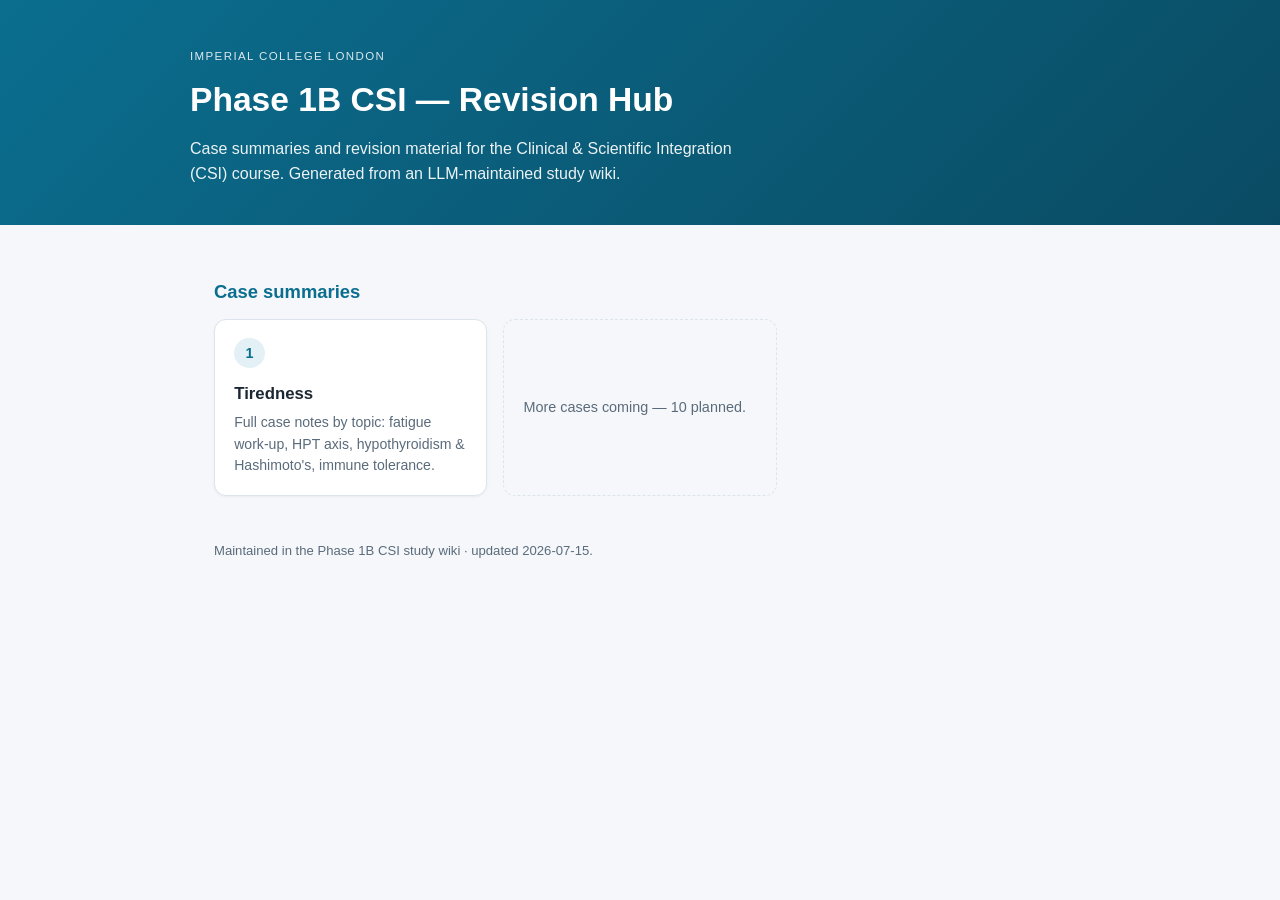
==== Outcomes/index.html @ 03deb2bf "Move CSI HTML outputs into Outcomes/ Collect revision-site HTML under Outcomes/, keep a root redirec" ====
<!DOCTYPE html>
<html lang="en">
<head>
<meta charset="utf-8" />
<meta name="viewport" content="width=device-width, initial-scale=1" />
<title>Phase 1B CSI — Revision Hub</title>
<style>
  :root {
    --bg: #f5f7fa;
    --card: #ffffff;
    --ink: #1c2733;
    --muted: #5a6b7b;
    --accent: #0b6e8f;
    --accent-soft: #e3f1f6;
    --line: #dde5ec;
  }
  * { box-sizing: border-box; }
  body {
    margin: 0;
    font-family: -apple-system, BlinkMacSystemFont, "Segoe UI", Roboto, Helvetica, Arial, sans-serif;
    background: var(--bg);
    color: var(--ink);
    line-height: 1.55;
  }
  header {
    background: linear-gradient(135deg, #0b6e8f, #0a4b63);
    color: #fff;
    padding: 3rem 1.5rem 2.4rem;
  }
  header .wrap { max-width: 900px; margin: 0 auto; }
  header .kicker {
    text-transform: uppercase;
    letter-spacing: .12em;
    font-size: .72rem;
    opacity: .85;
    margin: 0 0 .5rem;
  }
  header h1 { margin: 0; font-size: 2.1rem; }
  header p { margin: .7rem 0 0; opacity: .92; max-width: 62ch; }
  main { max-width: 900px; margin: 0 auto; padding: 1.8rem 1.5rem; }
  h2 { font-size: 1.15rem; color: var(--accent); margin: 1.5rem 0 .8rem; }
  .grid { display: grid; grid-template-columns: repeat(auto-fill, minmax(240px, 1fr)); gap: 1rem; }
  a.case {
    display: block;
    background: var(--card);
    border: 1px solid var(--line);
    border-radius: 12px;
    padding: 1.1rem 1.2rem;
    text-decoration: none;
    color: var(--ink);
    box-shadow: 0 1px 3px rgba(16,42,67,.05);
    transition: transform .12s ease, box-shadow .12s ease, border-color .12s ease;
  }
  a.case:hover { transform: translateY(-2px); box-shadow: 0 6px 18px rgba(11,110,143,.15); border-color: #bfe0ea; }
  a.case .num {
    display: inline-grid; place-items: center;
    width: 1.9rem; height: 1.9rem;
    background: var(--accent-soft); color: var(--accent);
    border-radius: 50%; font-weight: 700; font-size: .9rem;
    margin-bottom: .6rem;
  }
  a.case h3 { margin: .2rem 0 .3rem; font-size: 1.05rem; }
  a.case p { margin: 0; color: var(--muted); font-size: .88rem; }
  .placeholder {
    background: transparent;
    border: 1px dashed var(--line);
    border-radius: 12px;
    padding: 1.1rem 1.2rem;
    color: var(--muted);
    font-size: .9rem;
    display: flex; align-items: center;
  }
  footer { max-width: 900px; margin: 0 auto; padding: 1rem 1.5rem 3rem; color: var(--muted); font-size: .82rem; }
</style>
</head>
<body>
<header>
  <div class="wrap">
    <p class="kicker">Imperial College London</p>
    <h1>Phase 1B CSI — Revision Hub</h1>
    <p>Case summaries and revision material for the Clinical &amp; Scientific Integration (CSI) course. Generated from an LLM-maintained study wiki.</p>
  </div>
</header>

<main>
  <h2>Case summaries</h2>
  <div class="grid">
    <a class="case" href="tiredness-key-concepts.html">
      <span class="num">1</span>
      <h3>Tiredness</h3>
      <p>Full case notes by topic: fatigue work-up, HPT axis, hypothyroidism &amp; Hashimoto's, immune tolerance.</p>
    </a>
    <div class="placeholder">More cases coming — 10 planned.</div>
  </div>
</main>

<footer>
  Maintained in the Phase 1B CSI study wiki · updated 2026-07-15.
</footer>

</body>
</html>
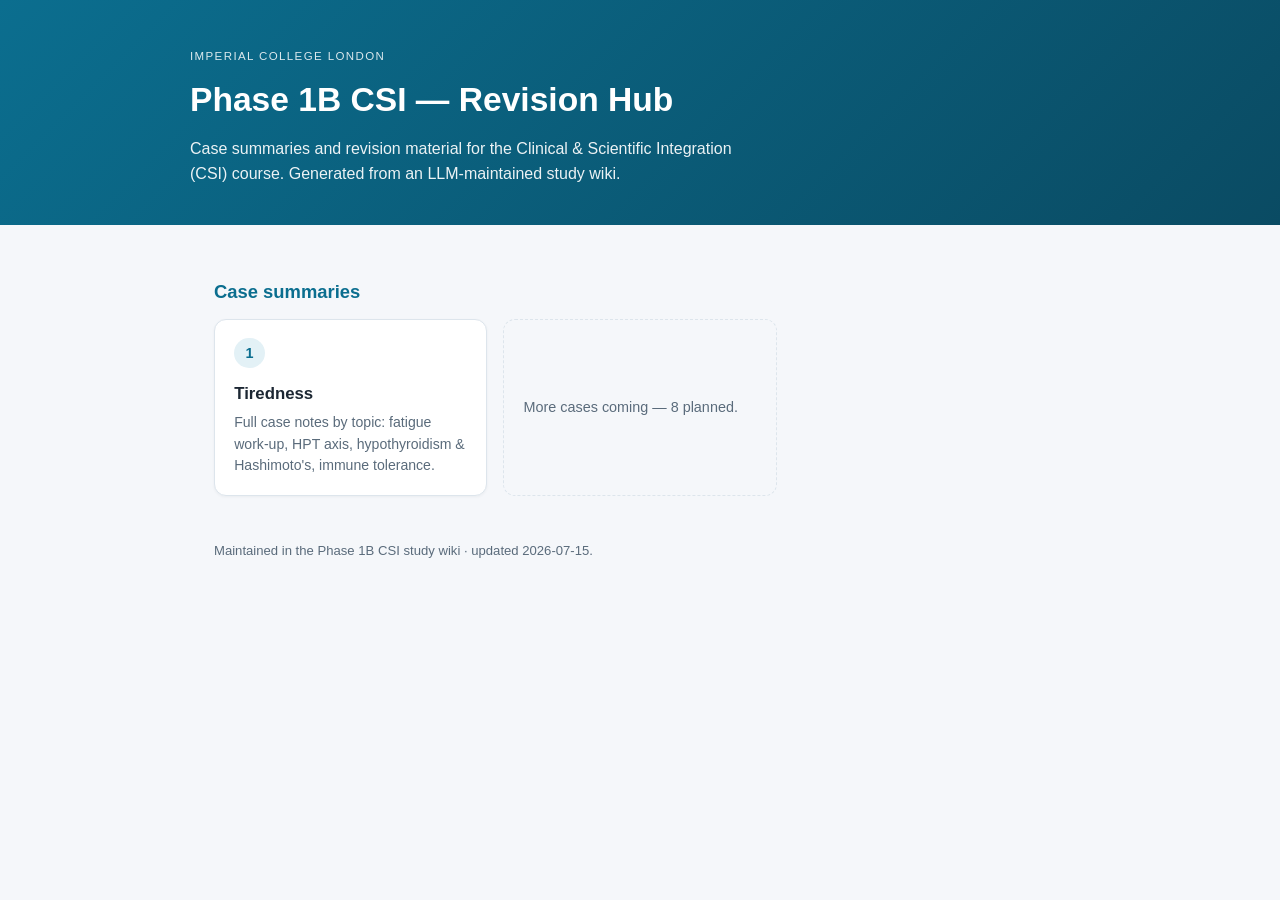
==== commit 0f38dca6: "Update planned case count to 8 on revision hub Co-authored-by: Cursor <cursoragent@cursor.com>" ====
--- a/Outcomes/index.html
+++ b/Outcomes/index.html
@@ -90,7 +90,7 @@
       <h3>Tiredness</h3>
       <p>Full case notes by topic: fatigue work-up, HPT axis, hypothyroidism &amp; Hashimoto's, immune tolerance.</p>
     </a>
-    <div class="placeholder">More cases coming — 10 planned.</div>
+    <div class="placeholder">More cases coming — 8 planned.</div>
   </div>
 </main>
 
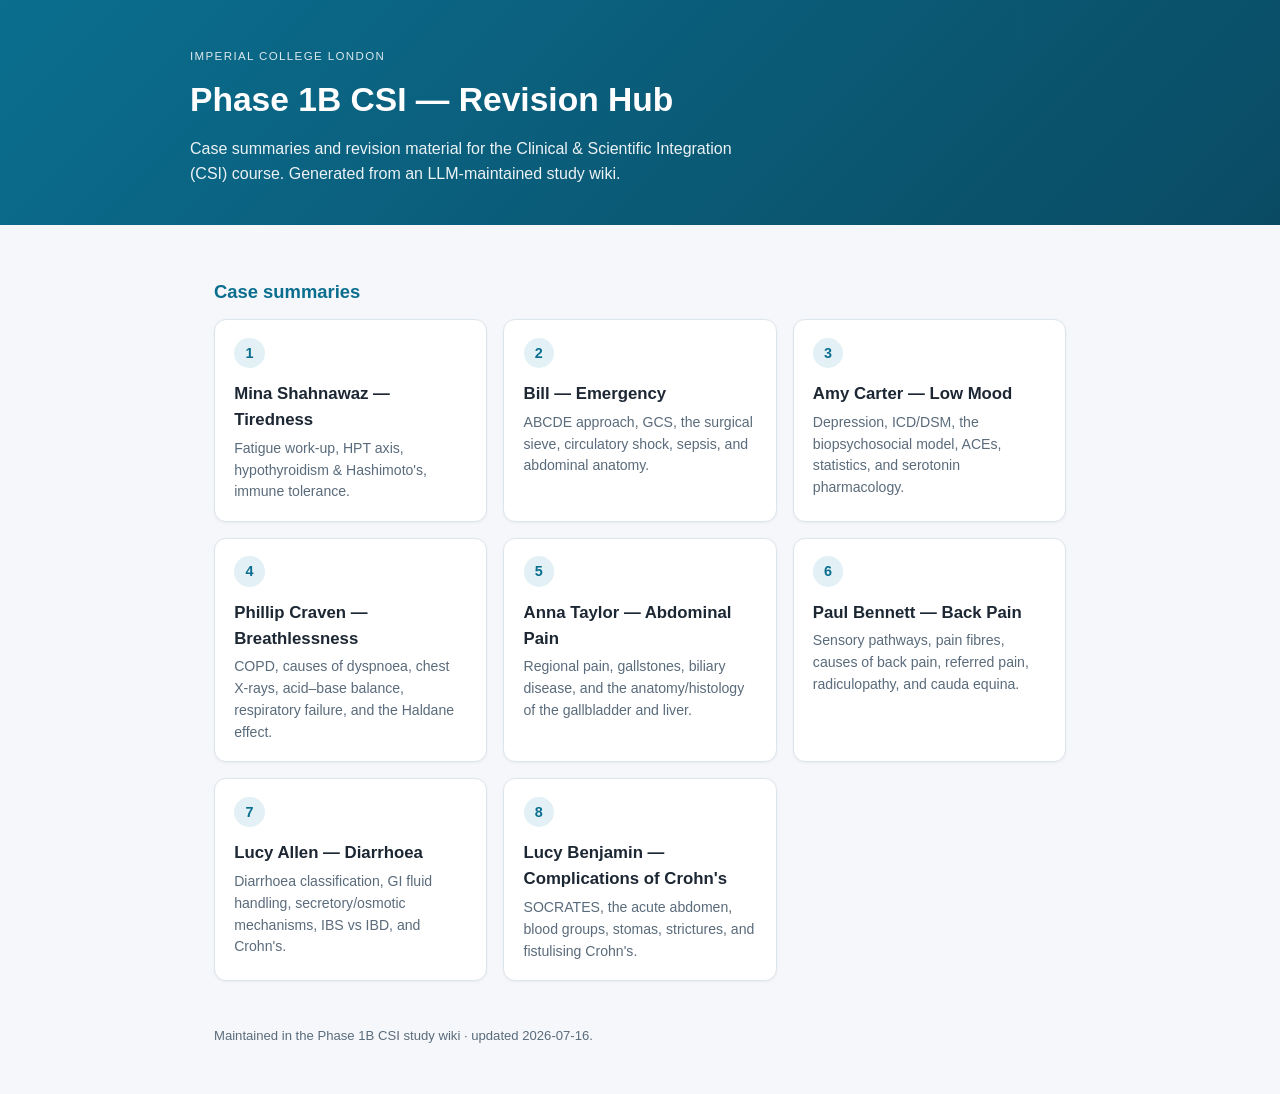
==== commit a6f06674: "Add revision-hub pages for CSI cases 2–8 Build seven full-notes HTML pages (Bill, Amy Carter, Philli" ====
--- a/Outcomes/index.html
+++ b/Outcomes/index.html
@@ -87,15 +87,49 @@
   <div class="grid">
     <a class="case" href="tiredness-key-concepts.html">
       <span class="num">1</span>
-      <h3>Tiredness</h3>
-      <p>Full case notes by topic: fatigue work-up, HPT axis, hypothyroidism &amp; Hashimoto's, immune tolerance.</p>
+      <h3>Mina Shahnawaz — Tiredness</h3>
+      <p>Fatigue work-up, HPT axis, hypothyroidism &amp; Hashimoto's, immune tolerance.</p>
     </a>
-    <div class="placeholder">More cases coming — 8 planned.</div>
+    <a class="case" href="bill-emergency.html">
+      <span class="num">2</span>
+      <h3>Bill — Emergency</h3>
+      <p>ABCDE approach, GCS, the surgical sieve, circulatory shock, sepsis, and abdominal anatomy.</p>
+    </a>
+    <a class="case" href="amy-carter-low-mood.html">
+      <span class="num">3</span>
+      <h3>Amy Carter — Low Mood</h3>
+      <p>Depression, ICD/DSM, the biopsychosocial model, ACEs, statistics, and serotonin pharmacology.</p>
+    </a>
+    <a class="case" href="phillip-craven-breathlessness.html">
+      <span class="num">4</span>
+      <h3>Phillip Craven — Breathlessness</h3>
+      <p>COPD, causes of dyspnoea, chest X-rays, acid–base balance, respiratory failure, and the Haldane effect.</p>
+    </a>
+    <a class="case" href="anna-taylor-abdominal-pain.html">
+      <span class="num">5</span>
+      <h3>Anna Taylor — Abdominal Pain</h3>
+      <p>Regional pain, gallstones, biliary disease, and the anatomy/histology of the gallbladder and liver.</p>
+    </a>
+    <a class="case" href="paul-bennett-back-pain.html">
+      <span class="num">6</span>
+      <h3>Paul Bennett — Back Pain</h3>
+      <p>Sensory pathways, pain fibres, causes of back pain, referred pain, radiculopathy, and cauda equina.</p>
+    </a>
+    <a class="case" href="lucy-allen-diarrhoea.html">
+      <span class="num">7</span>
+      <h3>Lucy Allen — Diarrhoea</h3>
+      <p>Diarrhoea classification, GI fluid handling, secretory/osmotic mechanisms, IBS vs IBD, and Crohn's.</p>
+    </a>
+    <a class="case" href="lucy-benjamin-crohns-complications.html">
+      <span class="num">8</span>
+      <h3>Lucy Benjamin — Complications of Crohn's</h3>
+      <p>SOCRATES, the acute abdomen, blood groups, stomas, strictures, and fistulising Crohn's.</p>
+    </a>
   </div>
 </main>
 
 <footer>
-  Maintained in the Phase 1B CSI study wiki · updated 2026-07-15.
+  Maintained in the Phase 1B CSI study wiki · updated 2026-07-16.
 </footer>
 
 </body>
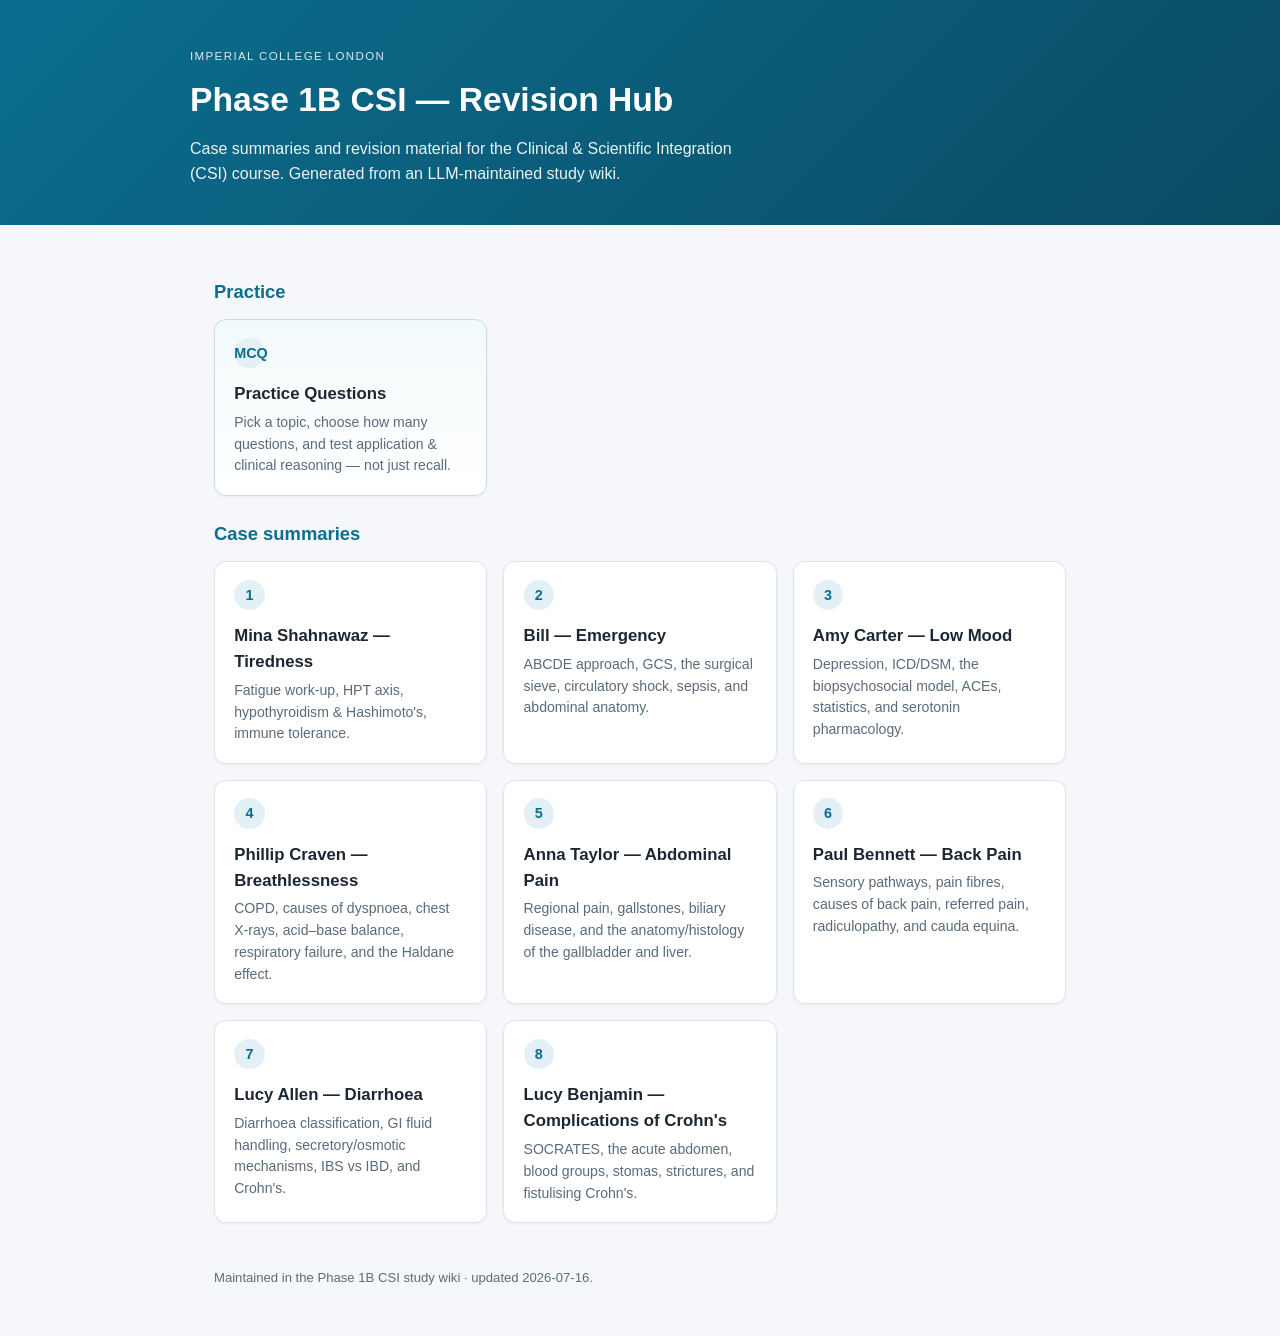
==== commit 8c02c5db: "Add interactive Practice Questions page to revision hub Let users pick CSI case topics and question " ====
--- a/Outcomes/index.html
+++ b/Outcomes/index.html
@@ -83,6 +83,15 @@
 </header>
 
 <main>
+  <h2>Practice</h2>
+  <div class="grid">
+    <a class="case" href="practice-questions.html" style="border-color:#bfe0ea; background:linear-gradient(180deg,#f3fafc,#ffffff)">
+      <span class="num">MCQ</span>
+      <h3>Practice Questions</h3>
+      <p>Pick a topic, choose how many questions, and test application &amp; clinical reasoning — not just recall.</p>
+    </a>
+  </div>
+
   <h2>Case summaries</h2>
   <div class="grid">
     <a class="case" href="tiredness-key-concepts.html">
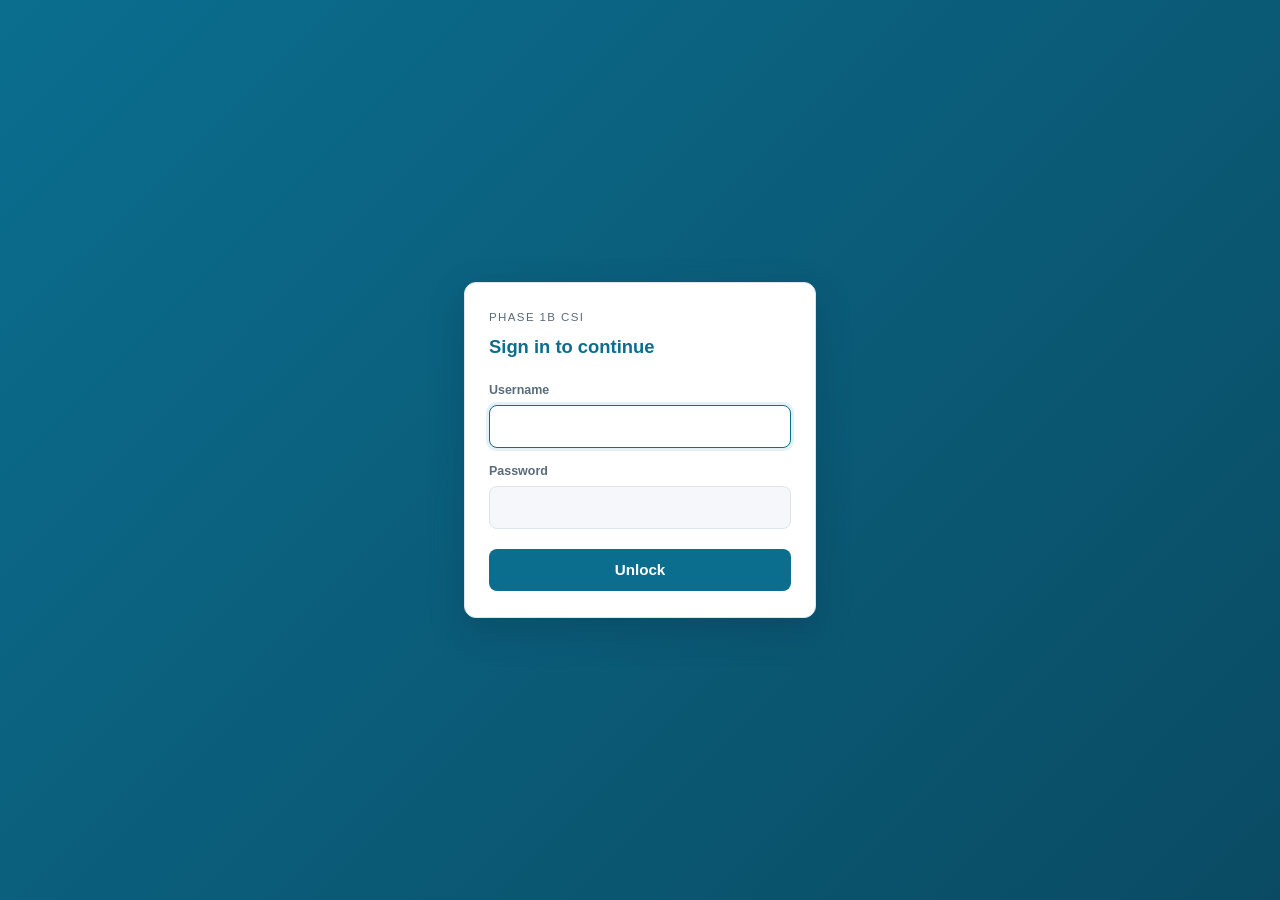
==== commit 6c995aa5: "Add client-side login gate to all revision-hub pages Adds Outcomes/auth.js, a self-contained gate lo" ====
--- a/Outcomes/index.html
+++ b/Outcomes/index.html
@@ -2,6 +2,7 @@
 <html lang="en">
 <head>
 <meta charset="utf-8" />
+<script src="auth.js"></script>
 <meta name="viewport" content="width=device-width, initial-scale=1" />
 <title>Phase 1B CSI — Revision Hub</title>
 <style>
